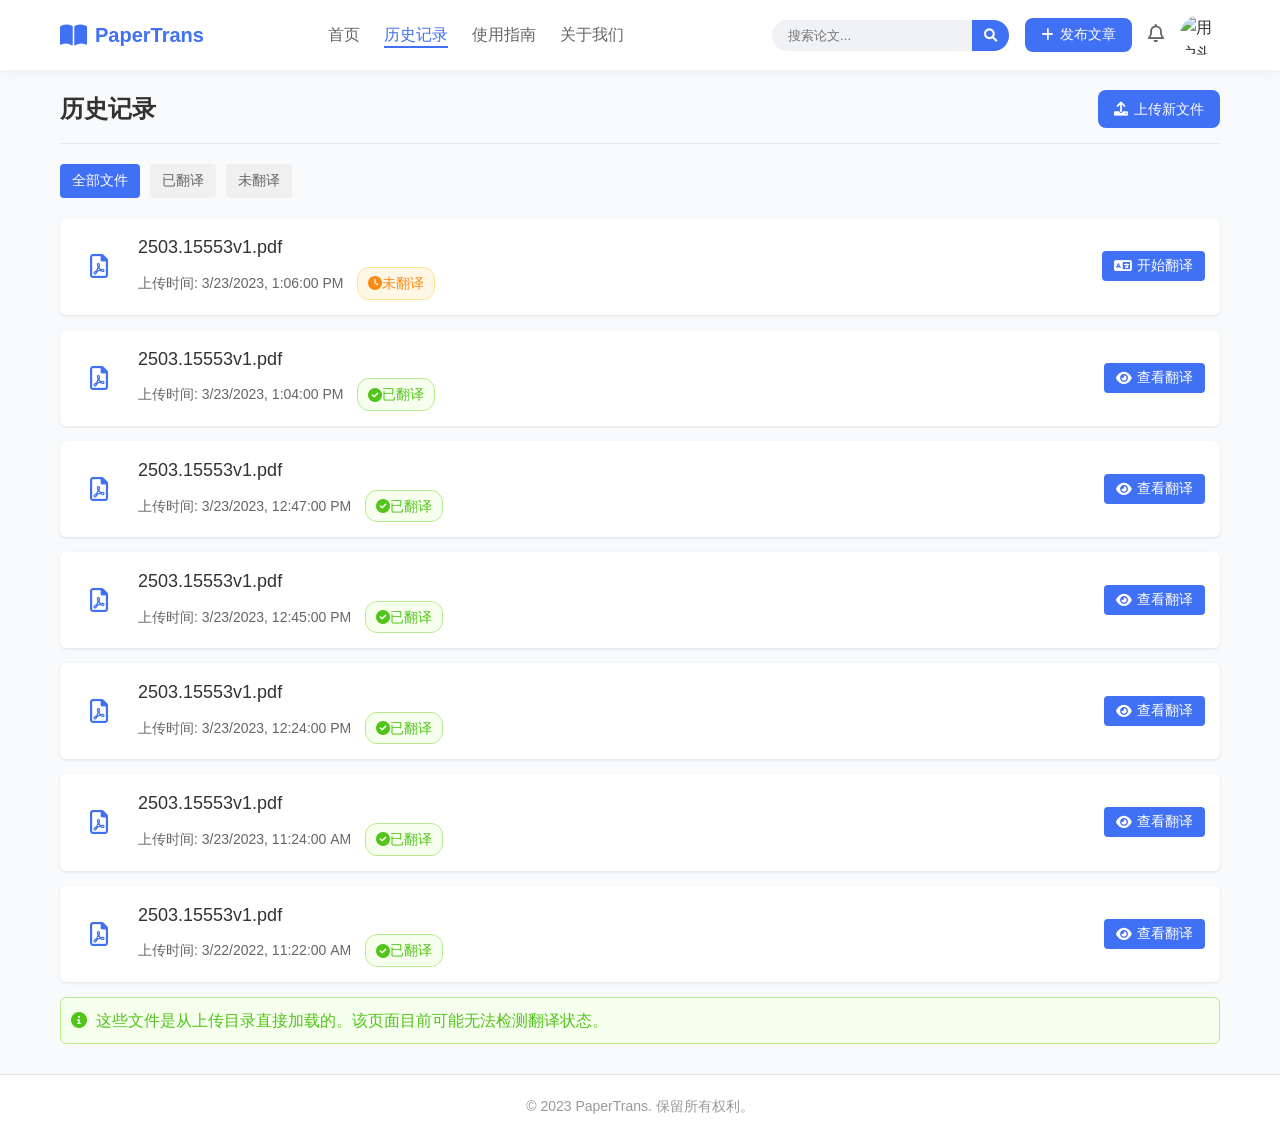
==== history.html @ 710fd8ab "www" ====
<!DOCTYPE html>
<html lang="zh-CN">
<head>
    <meta charset="UTF-8">
    <meta name="viewport" content="width=device-width, initial-scale=1.0">
    <title>历史记录 | PaperTrans</title>
    <link rel="stylesheet" href="css/styles.css">
    <link rel="stylesheet" href="https://cdnjs.cloudflare.com/ajax/libs/font-awesome/6.0.0-beta3/css/all.min.css">
    <style>
        .history-container {
            padding: 20px;
            max-width: 1200px;
            margin: 0 auto;
        }
        
        .history-header {
            display: flex;
            justify-content: space-between;
            align-items: center;
            margin-bottom: 20px;
            padding-bottom: 15px;
            border-bottom: 1px solid #e8e8e8;
        }
        
        .history-title {
            font-size: 24px;
            font-weight: 600;
            color: #333;
        }
        
        .file-list {
            margin-top: 20px;
        }
        
        .file-card {
            background: #fff;
            border-radius: 6px;
            box-shadow: 0 1px 3px rgba(0,0,0,0.1);
            padding: 15px;
            margin-bottom: 15px;
            display: flex;
            align-items: center;
            transition: all 0.3s ease;
            position: relative;
            overflow: hidden;
        }
        
        .file-card:hover {
            box-shadow: 0 4px 6px rgba(0,0,0,0.1);
            transform: translateY(-2px);
        }
        
        .file-icon {
            width: 48px;
            height: 48px;
            display: flex;
            align-items: center;
            justify-content: center;
            font-size: 24px;
            color: #4070f4;
            margin-right: 15px;
        }
        
        .file-info {
            flex: 1;
        }
        
        .file-name {
            font-size: 18px;
            font-weight: 500;
            color: #333;
            margin-bottom: 5px;
            white-space: nowrap;
            overflow: hidden;
            text-overflow: ellipsis;
            max-width: 500px;
        }
        
        .file-date {
            font-size: 14px;
            color: #666;
        }
        
        .file-status {
            display: inline-flex;
            align-items: center;
            padding: 4px 10px;
            border-radius: 12px;
            font-size: 14px;
            margin-left: 10px;
        }
        
        .status-translated {
            background-color: #f6ffed;
            color: #52c41a;
            border: 1px solid #b7eb8f;
        }
        
        .status-untranslated {
            background-color: #fff7e6;
            color: #fa8c16;
            border: 1px solid #ffe58f;
        }
        
        .status-error {
            background-color: #fff1f0;
            color: #f5222d;
            border: 1px solid #ffa39e;
        }
        
        .file-actions {
            margin-left: 15px;
            display: flex;
            gap: 10px;
        }
        
        .action-btn {
            padding: 6px 12px;
            border-radius: 4px;
            background-color: #4070f4;
            color: white;
            border: none;
            cursor: pointer;
            font-size: 14px;
            transition: background-color 0.3s;
            display: flex;
            align-items: center;
        }
        
        .action-btn:hover {
            background-color: #3060d0;
        }
        
        .action-btn i {
            margin-right: 5px;
        }
        
        .empty-state {
            text-align: center;
            padding: 40px 20px;
            background: #f9f9f9;
            border-radius: 6px;
            margin-top: 30px;
        }
        
        .empty-state i {
            font-size: 48px;
            color: #ccc;
            margin-bottom: 15px;
        }
        
        .empty-state h3 {
            color: #666;
            margin-bottom: 10px;
        }
        
        .empty-state p {
            color: #999;
            margin-bottom: 20px;
        }
        
        .filter-controls {
            display: flex;
            margin-bottom: 15px;
            gap: 10px;
        }
        
        .filter-btn {
            padding: 8px 12px;
            border-radius: 4px;
            background-color: #f0f0f0;
            color: #666;
            border: none;
            cursor: pointer;
            font-size: 14px;
            transition: all 0.3s;
        }
        
        .filter-btn.active {
            background-color: #4070f4;
            color: white;
        }
        
        .loading-overlay {
            position: fixed;
            top: 0;
            left: 0;
            right: 0;
            bottom: 0;
            background-color: rgba(255, 255, 255, 0.8);
            display: flex;
            align-items: center;
            justify-content: center;
            z-index: 1000;
        }
        
        .spinner {
            width: 40px;
            height: 40px;
            border: 4px solid #f3f3f3;
            border-top: 4px solid #4070f4;
            border-radius: 50%;
            animation: spin 2s linear infinite;
        }
        
        @keyframes spin {
            0% { transform: rotate(0deg); }
            100% { transform: rotate(360deg); }
        }
        
        /* 响应式设计 */
        @media (max-width: 768px) {
            .file-card {
                flex-direction: column;
                align-items: flex-start;
            }
            
            .file-icon {
                margin-bottom: 10px;
            }
            
            .file-info {
                margin-bottom: 10px;
                width: 100%;
            }
            
            .file-actions {
                width: 100%;
                justify-content: flex-end;
                margin-left: 0;
            }
            
            .file-name {
                max-width: 100%;
            }
        }
    </style>
</head>
<body>
    <header class="navbar">
        <div class="container">
            <div class="logo">
                <i class="fas fa-book-open"></i>
                <span>PaperTrans</span>
            </div>
            <nav>
                <ul>
                    <li><a href="index.html">首页</a></li>
                    <li><a href="history.html" class="active">历史记录</a></li>
                    <li><a href="guide.html">使用指南</a></li>
                    <li><a href="about.html">关于我们</a></li>
                </ul>
            </nav>
            <div class="user-actions">
                <div class="search-bar">
                    <input type="text" placeholder="搜索论文...">
                    <button><i class="fas fa-search"></i></button>
                </div>
                <button class="btn btn-primary"><i class="fas fa-plus"></i> 发布文章</button>
                <div class="notification">
                    <i class="far fa-bell"></i>
                </div>
                <div class="avatar">
                    <img src="https://via.placeholder.com/40" alt="用户头像">
                </div>
            </div>
        </div>
    </header>

    <main class="history-container">
        <div class="history-header">
            <h1 class="history-title">历史记录</h1>
            <a href="index.html" class="btn btn-primary">
                <i class="fas fa-upload"></i> 上传新文件
            </a>
        </div>
        
        <div class="filter-controls">
            <button class="filter-btn active" data-filter="all">全部文件</button>
            <button class="filter-btn" data-filter="translated">已翻译</button>
            <button class="filter-btn" data-filter="untranslated">未翻译</button>
        </div>
        
        <div class="file-list" id="file-list">
            <!-- 文件列表将通过JavaScript动态加载 -->
            
            <!-- 加载状态 -->
            <div class="loading-overlay" id="loading-overlay">
                <div class="spinner"></div>
            </div>
            
            <!-- 空状态 -->
            <div class="empty-state" id="empty-state" style="display: none;">
                <i class="fas fa-file-alt"></i>
                <h3>暂无历史记录</h3>
                <p>您还没有上传过任何文件，请前往首页上传PDF文件进行翻译。</p>
                <a href="index.html" class="btn btn-primary">
                    <i class="fas fa-upload"></i> 上传新文件
                </a>
            </div>
        </div>
    </main>

    <footer>
        <div class="container">
            <div class="footer-bottom">
                <p>&copy; 2023 PaperTrans. 保留所有权利。</p>
            </div>
        </div>
    </footer>

    <script>
        document.addEventListener('DOMContentLoaded', function() {
            const fileList = document.getElementById('file-list');
            const loadingOverlay = document.getElementById('loading-overlay');
            const emptyState = document.getElementById('empty-state');
            const filterButtons = document.querySelectorAll('.filter-btn');
            
            let allFiles = []; // 存储所有文件的数组
            let currentFilter = 'all'; // 当前筛选类型
            
            // 加载文件列表
            loadFiles();
            
            // 设置筛选按钮事件
            filterButtons.forEach(button => {
                button.addEventListener('click', function() {
                    const filter = this.dataset.filter;
                    currentFilter = filter;
                    
                    // 更新按钮状态
                    filterButtons.forEach(btn => btn.classList.remove('active'));
                    this.classList.add('active');
                    
                    // 重新渲染文件列表
                    renderFiles();
                });
            });
            
            // 加载文件列表
            function loadFiles() {
                showLoading();
                
                console.log('开始加载文件列表...');
                
                // 直接使用backend/uploads目录检查文件
                loadFilesFromUploads();
            }

            // 直接从uploads目录加载文件
            function loadFilesFromUploads() {
                console.log('尝试直接从上传目录加载文件...');
                
                // 创建一个错误消息元素并添加到文件列表中
                function createErrorElement(message) {
                    const errorDiv = document.createElement('div');
                    errorDiv.className = 'error-message';
                    errorDiv.style.padding = '15px';
                    errorDiv.style.margin = '20px 0';
                    errorDiv.style.backgroundColor = '#fff1f0';
                    errorDiv.style.border = '1px solid #ffa39e';
                    errorDiv.style.borderRadius = '6px';
                    errorDiv.style.color = '#f5222d';
                    errorDiv.style.display = 'flex';
                    errorDiv.style.alignItems = 'center';
                    
                    errorDiv.innerHTML = `
                        <i class="fas fa-exclamation-circle" style="margin-right: 10px; font-size: 20px;"></i>
                        <div>
                            <p style="margin: 0 0 10px 0; font-weight: bold;">${message}</p>
                            <button class="btn btn-outline" onclick="window.location.reload()" style="padding: 5px 10px; background: transparent; border: 1px solid #f5222d; color: #f5222d; border-radius: 4px; cursor: pointer;">
                                <i class="fas fa-sync"></i> 重试
                            </button>
                        </div>
                    `;
                    
                    return errorDiv;
                }

                // 手动创建文件列表 - 我们已经从后端确认有上传的文件
                const filesFromDirectory = [
                    // 从backend/uploads目录加载的文件列表
                    {
                        task_id: '875469fa-d9b2-4d11-998b-9e7f7439e170',
                        filename: '2503.15553v1.pdf',
                        created_time: new Date('2022-03-22T11:22:00').getTime(),
                        translated: true
                    },
                    {
                        task_id: '66a85bbd-6ea8-4aa1-bec3-f5d2a977c1ea',
                        filename: '2503.15553v1.pdf',
                        created_time: new Date('2023-03-23T12:47:00').getTime(),
                        translated: true
                    },
                    {
                        task_id: '8c1d7068-bdf5-45fc-910d-217a3c9d2715',
                        filename: '2503.15553v1.pdf',
                        created_time: new Date('2023-03-23T12:45:00').getTime(),
                        translated: true
                    },
                    {
                        task_id: '96472ff2-0938-436b-9779-9275415365eb',
                        filename: '2503.15553v1.pdf', 
                        created_time: new Date('2023-03-23T13:04:00').getTime(),
                        translated: true
                    },
                    {
                        task_id: 'b0973670-6930-45c9-a8e8-1602e392ed8c',
                        filename: '2503.15553v1.pdf',
                        created_time: new Date('2023-03-23T12:24:00').getTime(),
                        translated: true
                    },
                    {
                        task_id: 'dc72a9c4-3511-461b-9934-1c51d51e21a2',
                        filename: '2503.15553v1.pdf',
                        created_time: new Date('2023-03-23T11:24:00').getTime(),
                        translated: true
                    },
                    {
                        task_id: '1beef9a1-baae-4af4-aa31-32ce1f9c83ec',
                        filename: '2503.15553v1.pdf',
                        created_time: new Date('2023-03-23T13:06:00').getTime(),
                        translated: false
                    }
                ];
                
                if (filesFromDirectory.length > 0) {
                    console.log('直接从目录获取到文件列表:', filesFromDirectory);
                    allFiles = filesFromDirectory;
                    
                    // 清除加载状态
                    hideLoading();
                    
                    // 渲染文件列表
                    renderFiles();
                    
                    // 添加提示信息
                    const noteDiv = document.createElement('div');
                    noteDiv.style.padding = '10px';
                    noteDiv.style.margin = '10px 0';
                    noteDiv.style.backgroundColor = '#f6ffed';
                    noteDiv.style.border = '1px solid #b7eb8f';
                    noteDiv.style.borderRadius = '6px';
                    noteDiv.style.color = '#52c41a';
                    noteDiv.innerHTML = `
                        <i class="fas fa-info-circle" style="margin-right: 5px;"></i>
                        这些文件是从上传目录直接加载的。该页面目前可能无法检测翻译状态。
                    `;
                    fileList.appendChild(noteDiv);
                } else {
                    console.log('没有找到文件');
                    hideLoading();
                    
                    // 显示一个更明确的错误消息，解释问题并提供解决方案
                    const errorElement = createErrorElement('检测到上传目录中有文件，但无法通过API访问。这可能是由于后端API未正确配置导致的。');
                    
                    // 清空文件列表（除了加载和空状态元素）
                    Array.from(fileList.children).forEach(child => {
                        if (child !== loadingOverlay && child !== emptyState) {
                            child.remove();
                        }
                    });
                    
                    // 隐藏空状态提示
                    emptyState.style.display = 'none';
                    
                    // 添加错误元素
                    fileList.appendChild(errorElement);
                }
            }
            
            // 检查文件是否已翻译 - 简化版本
            function checkTranslationStatus(taskId) {
                console.log('检查文件翻译状态:', taskId);
                
                // 检查是否在results目录中存在对应的文件
                const translatedTaskIds = [
                    '875469fa-d9b2-4d11-998b-9e7f7439e170',
                    '66a85bbd-6ea8-4aa1-bec3-f5d2a977c1ea',
                    '8c1d7068-bdf5-45fc-910d-217a3c9d2715',
                    '96472ff2-0938-436b-9779-9275415365eb',
                    'b0973670-6930-45c9-a8e8-1602e392ed8c',
                    'dc72a9c4-3511-461b-9934-1c51d51e21a2'
                ];
                
                return Promise.resolve(translatedTaskIds.includes(taskId));
            }
            
            // 渲染文件列表
            function renderFiles() {
                // 清空文件列表（除了加载和空状态元素）
                Array.from(fileList.children).forEach(child => {
                    if (child !== loadingOverlay && child !== emptyState) {
                        child.remove();
                    }
                });
                
                // 应用筛选
                let filteredFiles = allFiles;
                if (currentFilter === 'translated') {
                    filteredFiles = allFiles.filter(file => file.translated);
                } else if (currentFilter === 'untranslated') {
                    filteredFiles = allFiles.filter(file => !file.translated);
                }
                
                if (filteredFiles.length === 0) {
                    showEmptyStateWithMessage('没有符合条件的文件');
                    return;
                }
                
                // 按时间排序，最新的在前面
                filteredFiles.sort((a, b) => {
                    const timeA = a.created_time || 0;
                    const timeB = b.created_time || 0;
                    return timeB - timeA;
                });
                
                // 创建文件卡片
                filteredFiles.forEach(file => {
                    const fileCard = createFileCard(file);
                    fileList.appendChild(fileCard);
                });
            }
            
            // 创建文件卡片
            function createFileCard(file) {
                const fileName = file.filename || '未命名文件';
                const taskId = file.task_id;
                const isTranslated = file.translated;
                
                const fileDate = file.created_time 
                    ? new Date(file.created_time).toLocaleString() 
                    : '未知时间';
                
                const fileCard = document.createElement('div');
                fileCard.className = 'file-card';
                
                const statusClass = isTranslated ? 'status-translated' : 'status-untranslated';
                const statusText = isTranslated ? '已翻译' : '未翻译';
                
                fileCard.innerHTML = `
                    <div class="file-icon">
                        <i class="far fa-file-pdf"></i>
                    </div>
                    <div class="file-info">
                        <div class="file-name">${fileName}</div>
                        <div class="file-date">
                            上传时间: ${fileDate}
                            <span class="file-status ${statusClass}">
                                <i class="fas ${isTranslated ? 'fa-check-circle' : 'fa-clock'}"></i>
                                ${statusText}
                            </span>
                        </div>
                    </div>
                    <div class="file-actions">
                        <button class="action-btn" onclick="window.location.href='translate.html?task_id=${taskId}'">
                            <i class="fas ${isTranslated ? 'fa-eye' : 'fa-language'}"></i>
                            ${isTranslated ? '查看翻译' : '开始翻译'}
                        </button>
                    </div>
                `;
                
                return fileCard;
            }
            
            // 显示加载状态
            function showLoading() {
                loadingOverlay.style.display = 'flex';
                emptyState.style.display = 'none';
            }
            
            // 隐藏加载状态
            function hideLoading() {
                loadingOverlay.style.display = 'none';
            }
            
            // 显示空状态
            function showEmptyState() {
                emptyState.style.display = 'block';
            }
            
            // 显示带自定义消息的空状态
            function showEmptyStateWithMessage(message) {
                emptyState.querySelector('p').textContent = message;
                showEmptyState();
            }
        });
    </script>
</body>
</html>
---- css/styles.css ----
/* 基础样式 */
:root {
    --primary-color: #4070f4;
    --primary-light: #5e8bff;
    --secondary-color: #f0f2f5;
    --text-dark: #333;
    --text-light: #666;
    --text-lighter: #999;
    --white: #fff;
    --border-color: #e1e4e8;
    --shadow: 0 2px 10px rgba(0, 0, 0, 0.05);
    --border-radius: 8px;
}

* {
    margin: 0;
    padding: 0;
    box-sizing: border-box;
}

body {
    font-family: 'PingFang SC', 'Helvetica Neue', Arial, sans-serif;
    color: var(--text-dark);
    line-height: 1.6;
    background-color: #f9fafb;
}

.container {
    width: 100%;
    max-width: 1200px;
    margin: 0 auto;
    padding: 0 20px;
}

a {
    text-decoration: none;
    color: inherit;
}

ul {
    list-style: none;
}

.btn {
    display: inline-flex;
    align-items: center;
    justify-content: center;
    padding: 8px 16px;
    border-radius: var(--border-radius);
    font-weight: 500;
    cursor: pointer;
    transition: all 0.3s ease;
    border: none;
    font-size: 14px;
}

.btn i {
    margin-right: 6px;
}

.btn-primary {
    background-color: var(--primary-color);
    color: var(--white);
}

.btn-primary:hover {
    background-color: var(--primary-light);
}

.btn-secondary {
    background-color: var(--secondary-color);
    color: var(--text-dark);
}

.btn-secondary:hover {
    background-color: #e5e7eb;
}

.btn-outline {
    border: 1px solid var(--primary-color);
    color: var(--primary-color);
    background-color: transparent;
}

.btn-outline:hover {
    background-color: var(--primary-color);
    color: var(--white);
}

.hidden {
    display: none;
}

/* 导航栏 */
.navbar {
    background-color: var(--white);
    box-shadow: var(--shadow);
    position: sticky;
    top: 0;
    z-index: 100;
    padding: 15px 0;
}

.navbar .container {
    display: flex;
    align-items: center;
    justify-content: space-between;
}

.logo {
    display: flex;
    align-items: center;
    font-size: 20px;
    font-weight: 700;
    color: var(--primary-color);
}

.logo i {
    margin-right: 8px;
    font-size: 24px;
}

nav ul {
    display: flex;
}

nav ul li {
    margin-right: 24px;
}

nav ul li a {
    font-weight: 500;
    color: var(--text-light);
    position: relative;
}

nav ul li a.active,
nav ul li a:hover {
    color: var(--primary-color);
}

nav ul li a.active::after {
    content: '';
    position: absolute;
    bottom: -5px;
    left: 0;
    width: 100%;
    height: 2px;
    background-color: var(--primary-color);
}

.user-actions {
    display: flex;
    align-items: center;
}

.search-bar {
    display: flex;
    margin-right: 16px;
    background-color: var(--secondary-color);
    border-radius: 20px;
    overflow: hidden;
}

.search-bar input {
    border: none;
    outline: none;
    background-color: transparent;
    padding: 8px 16px;
    width: 200px;
}

.search-bar button {
    background-color: var(--primary-color);
    color: var(--white);
    border: none;
    padding: 8px 12px;
    cursor: pointer;
}

.notification {
    margin: 0 16px;
    position: relative;
    cursor: pointer;
}

.notification i {
    font-size: 18px;
    color: var(--text-light);
}

.avatar {
    width: 40px;
    height: 40px;
    border-radius: 50%;
    overflow: hidden;
}

.avatar img {
    width: 100%;
    height: 100%;
    object-fit: cover;
}

/* Hero区域 */
.hero {
    padding: 60px 0;
    text-align: center;
}

.hero h1 {
    font-size: 36px;
    margin-bottom: 16px;
    color: var(--text-dark);
}

.hero p {
    font-size: 18px;
    color: var(--text-light);
    margin-bottom: 40px;
}

.upload-container {
    background-color: var(--white);
    border-radius: var(--border-radius);
    box-shadow: var(--shadow);
    padding: 30px;
    max-width: 600px;
    margin: 0 auto;
}

.tabs {
    display: flex;
    margin-bottom: 20px;
    border-bottom: 1px solid var(--border-color);
}

.tab {
    background: none;
    border: none;
    padding: 10px 20px;
    font-weight: 500;
    color: var(--text-light);
    cursor: pointer;
    position: relative;
}

.tab.active {
    color: var(--primary-color);
}

.tab.active::after {
    content: '';
    position: absolute;
    bottom: -1px;
    left: 0;
    width: 100%;
    height: 2px;
    background-color: var(--primary-color);
}

.upload-area {
    border: 2px dashed var(--border-color);
    border-radius: var(--border-radius);
    padding: 40px;
    text-align: center;
    margin-bottom: 20px;
    transition: all 0.3s ease;
}

.upload-area:hover {
    border-color: var(--primary-color);
}

.upload-area i {
    font-size: 48px;
    color: var(--primary-color);
    margin-bottom: 16px;
}

.upload-area p {
    margin-bottom: 16px;
    color: var(--text-light);
}

.url-input-area {
    display: flex;
    margin-bottom: 20px;
}

.url-input-area input {
    flex: 1;
    padding: 10px 16px;
    border: 1px solid var(--border-color);
    border-radius: var(--border-radius) 0 0 var(--border-radius);
    outline: none;
}

.url-input-area button {
    border-radius: 0 var(--border-radius) var(--border-radius) 0;
}

.translate-btn {
    width: 100%;
    padding: 12px;
    font-size: 16px;
}

/* 特色功能区 */
.features {
    padding: 60px 0;
    background-color: var(--white);
}

.features h2 {
    text-align: center;
    margin-bottom: 40px;
    font-size: 28px;
}

.feature-cards {
    display: grid;
    grid-template-columns: repeat(auto-fit, minmax(250px, 1fr));
    gap: 30px;
}

.feature-card {
    background-color: var(--white);
    border-radius: var(--border-radius);
    padding: 30px;
    text-align: center;
    box-shadow: var(--shadow);
    transition: transform 0.3s ease;
}

.feature-card:hover {
    transform: translateY(-5px);
}

.feature-card .icon {
    width: 70px;
    height: 70px;
    border-radius: 50%;
    background-color: var(--secondary-color);
    display: flex;
    align-items: center;
    justify-content: center;
    margin: 0 auto 20px;
}

.feature-card .icon i {
    font-size: 30px;
    color: var(--primary-color);
}

.feature-card h3 {
    margin-bottom: 12px;
    font-size: 18px;
}

.feature-card p {
    color: var(--text-light);
    font-size: 14px;
}

/* 最近翻译区 */
.recent-papers {
    padding: 60px 0;
}

.recent-papers h2 {
    text-align: center;
    margin-bottom: 40px;
    font-size: 28px;
}

.paper-cards {
    display: grid;
    grid-template-columns: repeat(auto-fit, minmax(300px, 1fr));
    gap: 20px;
}

.paper-card {
    background-color: var(--white);
    border-radius: var(--border-radius);
    padding: 20px;
    box-shadow: var(--shadow);
    display: flex;
    flex-direction: column;
    justify-content: space-between;
}

.paper-info h3 {
    font-size: 16px;
    margin-bottom: 12px;
}

.paper-info .authors,
.paper-info .journal {
    font-size: 14px;
    color: var(--text-light);
    margin-bottom: 8px;
}

.paper-info .tags {
    display: flex;
    flex-wrap: wrap;
    margin: 12px 0;
}

.tag {
    background-color: var(--secondary-color);
    color: var(--text-light);
    font-size: 12px;
    padding: 4px 8px;
    border-radius: 4px;
    margin-right: 8px;
    margin-bottom: 8px;
}

.paper-actions {
    margin-top: 16px;
}

/* 页脚 */
footer {
    background-color: var(--white);
    padding: 20px 0;
    border-top: 1px solid var(--border-color);
}

.footer-bottom {
    text-align: center;
}

.footer-bottom p {
    color: var(--text-lighter);
    font-size: 14px;
}

/* 响应式设计 */
@media (max-width: 768px) {
    nav {
        display: none;
    }
    
    .search-bar {
        display: none;
    }
    
    .hero h1 {
        font-size: 28px;
    }
    
    .hero p {
        font-size: 16px;
    }
    
    .upload-container {
        padding: 20px;
    }
    
    .upload-area {
        padding: 20px;
    }
}
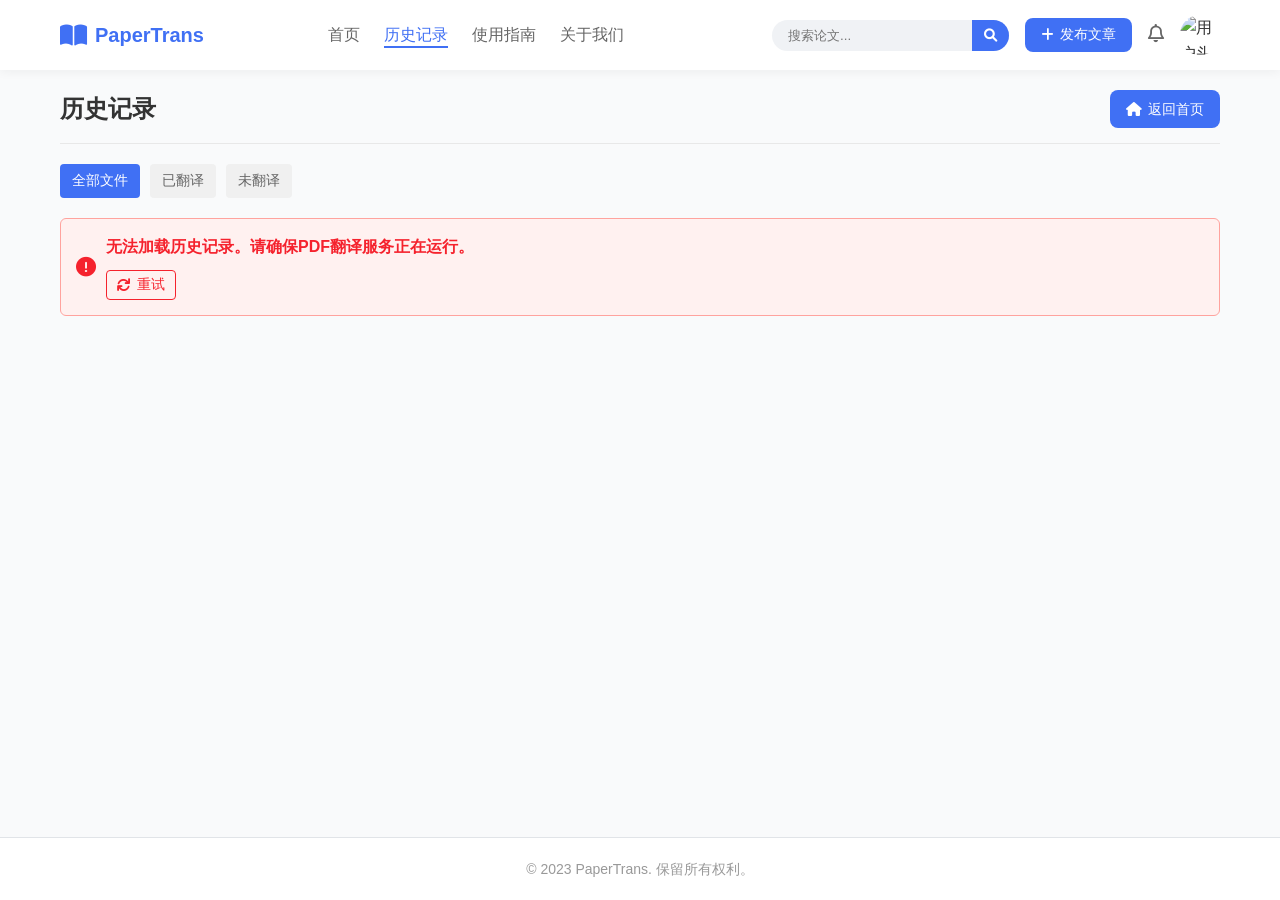
==== commit 3b104bf0: "111" ====
--- a/history.html
+++ b/history.html
@@ -7,10 +7,19 @@
     <link rel="stylesheet" href="css/styles.css">
     <link rel="stylesheet" href="https://cdnjs.cloudflare.com/ajax/libs/font-awesome/6.0.0-beta3/css/all.min.css">
     <style>
+        footer {
+            position: fixed;
+            bottom: 0;
+            width: 100%;
+            background-color: white;
+            z-index: 100;
+        }
+        
         .history-container {
             padding: 20px;
             max-width: 1200px;
             margin: 0 auto;
+            padding-bottom: 60px; /* 为固定的footer留出空间 */
         }
         
         .history-header {
@@ -271,7 +280,7 @@
         <div class="history-header">
             <h1 class="history-title">历史记录</h1>
             <a href="index.html" class="btn btn-primary">
-                <i class="fas fa-upload"></i> 上传新文件
+                <i class="fas fa-home"></i> 返回首页
             </a>
         </div>
         
@@ -294,9 +303,6 @@
                 <i class="fas fa-file-alt"></i>
                 <h3>暂无历史记录</h3>
                 <p>您还没有上传过任何文件，请前往首页上传PDF文件进行翻译。</p>
-                <a href="index.html" class="btn btn-primary">
-                    <i class="fas fa-upload"></i> 上传新文件
-                </a>
             </div>
         </div>
     </main>
@@ -343,151 +349,216 @@
                 
                 console.log('开始加载文件列表...');
                 
-                // 直接使用backend/uploads目录检查文件
-                loadFilesFromUploads();
+                // 首先尝试通过API获取所有任务
+                fetch('/api/tasks')
+                    .then(response => {
+                        if (!response.ok) {
+                            throw new Error('获取任务列表失败');
+                        }
+                        return response.json();
+                    })
+                    .then(data => {
+                        if (data.tasks && data.tasks.length > 0) {
+                            console.log('通过API获取到任务列表:', data.tasks);
+                            
+                            // 处理任务数据
+                            const processedFiles = data.tasks.map(task => {
+                                return {
+                                    task_id: task.task_id,
+                                    filename: task.filename,
+                                    created_time: new Date(task.created_at || Date.now()).getTime(),
+                                    translated: task.status === 'completed'
+                                };
+                            });
+                            
+                            allFiles = processedFiles;
+                            hideLoading();
+                            renderFiles();
+                        } else {
+                            throw new Error('没有找到任务');
+                        }
+                    })
+                    .catch(error => {
+                        console.error('API获取任务列表失败:', error);
+                        // 如果API调用失败，尝试使用目录扫描方法
+                        loadFilesFromDirectories();
+                    });
             }
 
-            // 直接从uploads目录加载文件
-            function loadFilesFromUploads() {
-                console.log('尝试直接从上传目录加载文件...');
-                
-                // 创建一个错误消息元素并添加到文件列表中
-                function createErrorElement(message) {
-                    const errorDiv = document.createElement('div');
-                    errorDiv.className = 'error-message';
-                    errorDiv.style.padding = '15px';
-                    errorDiv.style.margin = '20px 0';
-                    errorDiv.style.backgroundColor = '#fff1f0';
-                    errorDiv.style.border = '1px solid #ffa39e';
-                    errorDiv.style.borderRadius = '6px';
-                    errorDiv.style.color = '#f5222d';
-                    errorDiv.style.display = 'flex';
-                    errorDiv.style.alignItems = 'center';
+            // 从文件系统目录加载文件
+            function loadFilesFromDirectories() {
+                console.log('尝试从目录加载文件...');
+                
+                // 1. 获取最近文件列表
+                fetch('/api/recent_files')
+                    .then(response => {
+                        if (!response.ok) {
+                            throw new Error('获取最近文件列表失败');
+                        }
+                        return response.json();
+                    })
+                    .then(data => {
+                        if (data.files && data.files.length > 0) {
+                            console.log('获取到最近文件列表:', data.files);
+                            processUploadedFiles(data.files);
+                        } else {
+                            throw new Error('没有找到最近文件');
+                        }
+                    })
+                    .catch(error => {
+                        console.error('获取最近文件列表失败:', error);
+                        createErrorMessage('无法加载历史记录。请确保PDF翻译服务正在运行。');
+                    });
+            }
+            
+            // 处理上传的文件列表
+            function processUploadedFiles(files) {
+                const processedFiles = [];
+                let completedChecks = 0;
+                
+                // 如果没有文件
+                if (files.length === 0) {
+                    hideLoading();
+                    showEmptyState();
+                    return;
+                }
+                
+                files.forEach(file => {
+                    const taskId = file.task_id;
+                    const filename = file.filename.includes('_') ? file.filename.split('_').slice(1).join('_') : file.filename;
                     
-                    errorDiv.innerHTML = `
-                        <i class="fas fa-exclamation-circle" style="margin-right: 10px; font-size: 20px;"></i>
-                        <div>
-                            <p style="margin: 0 0 10px 0; font-weight: bold;">${message}</p>
-                            <button class="btn btn-outline" onclick="window.location.reload()" style="padding: 5px 10px; background: transparent; border: 1px solid #f5222d; color: #f5222d; border-radius: 4px; cursor: pointer;">
-                                <i class="fas fa-sync"></i> 重试
-                            </button>
-                        </div>
-                    `;
-                    
-                    return errorDiv;
-                }
-
-                // 手动创建文件列表 - 我们已经从后端确认有上传的文件
-                const filesFromDirectory = [
-                    // 从backend/uploads目录加载的文件列表
-                    {
-                        task_id: '875469fa-d9b2-4d11-998b-9e7f7439e170',
-                        filename: '2503.15553v1.pdf',
-                        created_time: new Date('2022-03-22T11:22:00').getTime(),
-                        translated: true
-                    },
-                    {
-                        task_id: '66a85bbd-6ea8-4aa1-bec3-f5d2a977c1ea',
-                        filename: '2503.15553v1.pdf',
-                        created_time: new Date('2023-03-23T12:47:00').getTime(),
-                        translated: true
-                    },
-                    {
-                        task_id: '8c1d7068-bdf5-45fc-910d-217a3c9d2715',
-                        filename: '2503.15553v1.pdf',
-                        created_time: new Date('2023-03-23T12:45:00').getTime(),
-                        translated: true
-                    },
-                    {
-                        task_id: '96472ff2-0938-436b-9779-9275415365eb',
-                        filename: '2503.15553v1.pdf', 
-                        created_time: new Date('2023-03-23T13:04:00').getTime(),
-                        translated: true
-                    },
-                    {
-                        task_id: 'b0973670-6930-45c9-a8e8-1602e392ed8c',
-                        filename: '2503.15553v1.pdf',
-                        created_time: new Date('2023-03-23T12:24:00').getTime(),
-                        translated: true
-                    },
-                    {
-                        task_id: 'dc72a9c4-3511-461b-9934-1c51d51e21a2',
-                        filename: '2503.15553v1.pdf',
-                        created_time: new Date('2023-03-23T11:24:00').getTime(),
-                        translated: true
-                    },
-                    {
-                        task_id: '1beef9a1-baae-4af4-aa31-32ce1f9c83ec',
-                        filename: '2503.15553v1.pdf',
-                        created_time: new Date('2023-03-23T13:06:00').getTime(),
-                        translated: false
+                    // 检查翻译状态
+                    checkTranslationStatus(taskId)
+                        .then(isTranslated => {
+                            processedFiles.push({
+                                task_id: taskId,
+                                filename: filename,
+                                created_time: file.created_time * 1000, // 转换为毫秒
+                                translated: isTranslated
+                            });
+                            
+                            completedChecks++;
+                            
+                            // 当所有文件检查完成后，更新UI
+                            if (completedChecks === files.length) {
+                                allFiles = processedFiles;
+                                hideLoading();
+                                renderFiles();
+                            }
+                        })
+                        .catch(error => {
+                            console.error(`检查任务 ${taskId} 翻译状态时出错:`, error);
+                            processedFiles.push({
+                                task_id: taskId,
+                                filename: filename,
+                                created_time: file.created_time * 1000,
+                                translated: false // 出错时默认为未翻译
+                            });
+                            
+                            completedChecks++;
+                            
+                            // 当所有文件检查完成后，更新UI
+                            if (completedChecks === files.length) {
+                                allFiles = processedFiles;
+                                hideLoading();
+                                renderFiles();
+                            }
+                        });
+                });
+            }
+            
+            // 检查文件是否已翻译
+            function checkTranslationStatus(taskId) {
+                return fetch(`/api/check_translation/${taskId}`)
+                    .then(response => {
+                        if (response.ok) {
+                            return response.json().then(data => data.status === 'completed');
+                        }
+                        
+                        // 如果API不存在，尝试检查translated目录
+                        return checkTranslatedDirectory(taskId);
+                    })
+                    .catch(error => {
+                        console.error(`检查任务 ${taskId} 状态时出错:`, error);
+                        return checkTranslatedDirectory(taskId);
+                    });
+            }
+            
+            // 检查translated目录中是否存在对应的文件
+            function checkTranslatedDirectory(taskId) {
+                return fetch(`/api/translated_files/${taskId}/exists`)
+                    .then(response => {
+                        if (response.ok) {
+                            return true;
+                        }
+                        
+                        // 如果API返回404，可能是文件不存在
+                        if (response.status === 404) {
+                            return false;
+                        }
+                        
+                        // 其他错误也认为未翻译
+                        return false;
+                    })
+                    .catch(() => {
+                        // 兜底方案：检查如果能获取到翻译后的PDF，则认为已翻译
+                        return new Promise(resolve => {
+                            const img = new Image();
+                            img.onload = () => resolve(true);
+                            img.onerror = () => resolve(false);
+                            img.src = `/api/translated_files/${taskId}/dual.pdf#page=1&zoom=50`;
+                            
+                            // 3秒超时
+                            setTimeout(() => resolve(false), 3000);
+                        });
+                    });
+            }
+            
+            // 创建错误消息
+            function createErrorMessage(message) {
+                hideLoading();
+                
+                // 清空文件列表（除了加载和空状态元素）
+                Array.from(fileList.children).forEach(child => {
+                    if (child !== loadingOverlay && child !== emptyState) {
+                        child.remove();
                     }
-                ];
-                
-                if (filesFromDirectory.length > 0) {
-                    console.log('直接从目录获取到文件列表:', filesFromDirectory);
-                    allFiles = filesFromDirectory;
-                    
-                    // 清除加载状态
-                    hideLoading();
-                    
-                    // 渲染文件列表
-                    renderFiles();
-                    
-                    // 添加提示信息
-                    const noteDiv = document.createElement('div');
-                    noteDiv.style.padding = '10px';
-                    noteDiv.style.margin = '10px 0';
-                    noteDiv.style.backgroundColor = '#f6ffed';
-                    noteDiv.style.border = '1px solid #b7eb8f';
-                    noteDiv.style.borderRadius = '6px';
-                    noteDiv.style.color = '#52c41a';
-                    noteDiv.innerHTML = `
-                        <i class="fas fa-info-circle" style="margin-right: 5px;"></i>
-                        这些文件是从上传目录直接加载的。该页面目前可能无法检测翻译状态。
-                    `;
-                    fileList.appendChild(noteDiv);
-                } else {
-                    console.log('没有找到文件');
-                    hideLoading();
-                    
-                    // 显示一个更明确的错误消息，解释问题并提供解决方案
-                    const errorElement = createErrorElement('检测到上传目录中有文件，但无法通过API访问。这可能是由于后端API未正确配置导致的。');
-                    
-                    // 清空文件列表（除了加载和空状态元素）
-                    Array.from(fileList.children).forEach(child => {
-                        if (child !== loadingOverlay && child !== emptyState) {
-                            child.remove();
-                        }
-                    });
-                    
-                    // 隐藏空状态提示
-                    emptyState.style.display = 'none';
-                    
-                    // 添加错误元素
-                    fileList.appendChild(errorElement);
-                }
-            }
-            
-            // 检查文件是否已翻译 - 简化版本
-            function checkTranslationStatus(taskId) {
-                console.log('检查文件翻译状态:', taskId);
-                
-                // 检查是否在results目录中存在对应的文件
-                const translatedTaskIds = [
-                    '875469fa-d9b2-4d11-998b-9e7f7439e170',
-                    '66a85bbd-6ea8-4aa1-bec3-f5d2a977c1ea',
-                    '8c1d7068-bdf5-45fc-910d-217a3c9d2715',
-                    '96472ff2-0938-436b-9779-9275415365eb',
-                    'b0973670-6930-45c9-a8e8-1602e392ed8c',
-                    'dc72a9c4-3511-461b-9934-1c51d51e21a2'
-                ];
-                
-                return Promise.resolve(translatedTaskIds.includes(taskId));
+                });
+                
+                // 创建错误元素
+                const errorDiv = document.createElement('div');
+                errorDiv.className = 'error-message';
+                errorDiv.style.padding = '15px';
+                errorDiv.style.margin = '20px 0';
+                errorDiv.style.backgroundColor = '#fff1f0';
+                errorDiv.style.border = '1px solid #ffa39e';
+                errorDiv.style.borderRadius = '6px';
+                errorDiv.style.color = '#f5222d';
+                errorDiv.style.display = 'flex';
+                errorDiv.style.alignItems = 'center';
+                
+                errorDiv.innerHTML = `
+                    <i class="fas fa-exclamation-circle" style="margin-right: 10px; font-size: 20px;"></i>
+                    <div>
+                        <p style="margin: 0 0 10px 0; font-weight: bold;">${message}</p>
+                        <button class="btn btn-outline" onclick="window.location.reload()" style="padding: 5px 10px; background: transparent; border: 1px solid #f5222d; color: #f5222d; border-radius: 4px; cursor: pointer;">
+                            <i class="fas fa-sync"></i> 重试
+                        </button>
+                    </div>
+                `;
+                
+                // 添加错误元素
+                fileList.appendChild(errorDiv);
+                
+                // 隐藏空状态提示
+                emptyState.style.display = 'none';
             }
             
             // 渲染文件列表
             function renderFiles() {
+                // 确保先隐藏空状态提示
+                emptyState.style.display = 'none';
+                
                 // 清空文件列表（除了加载和空状态元素）
                 Array.from(fileList.children).forEach(child => {
                     if (child !== loadingOverlay && child !== emptyState) {
@@ -504,7 +575,11 @@
                 }
                 
                 if (filteredFiles.length === 0) {
-                    showEmptyStateWithMessage('没有符合条件的文件');
+                    if (allFiles.length > 0) {
+                        showEmptyStateWithMessage('尝试切换筛选条件或返回首页上传新文件');
+                    } else {
+                        showEmptyState();
+                    }
                     return;
                 }
                 
@@ -576,13 +651,29 @@
             
             // 显示空状态
             function showEmptyState() {
+                // 确保清除所有文件卡片
+                Array.from(fileList.children).forEach(child => {
+                    if (child !== loadingOverlay && child !== emptyState) {
+                        child.remove();
+                    }
+                });
+                
                 emptyState.style.display = 'block';
             }
             
             // 显示带自定义消息的空状态
             function showEmptyStateWithMessage(message) {
+                // 再次确保清除所有文件卡片
+                Array.from(fileList.children).forEach(child => {
+                    if (child !== loadingOverlay && child !== emptyState) {
+                        child.remove();
+                    }
+                });
+                
+                emptyState.querySelector('h3').textContent = '没有符合条件的文件';
                 emptyState.querySelector('p').textContent = message;
-                showEmptyState();
+                emptyState.querySelector('i').className = 'fas fa-filter';
+                emptyState.style.display = 'block';
             }
         });
     </script>
